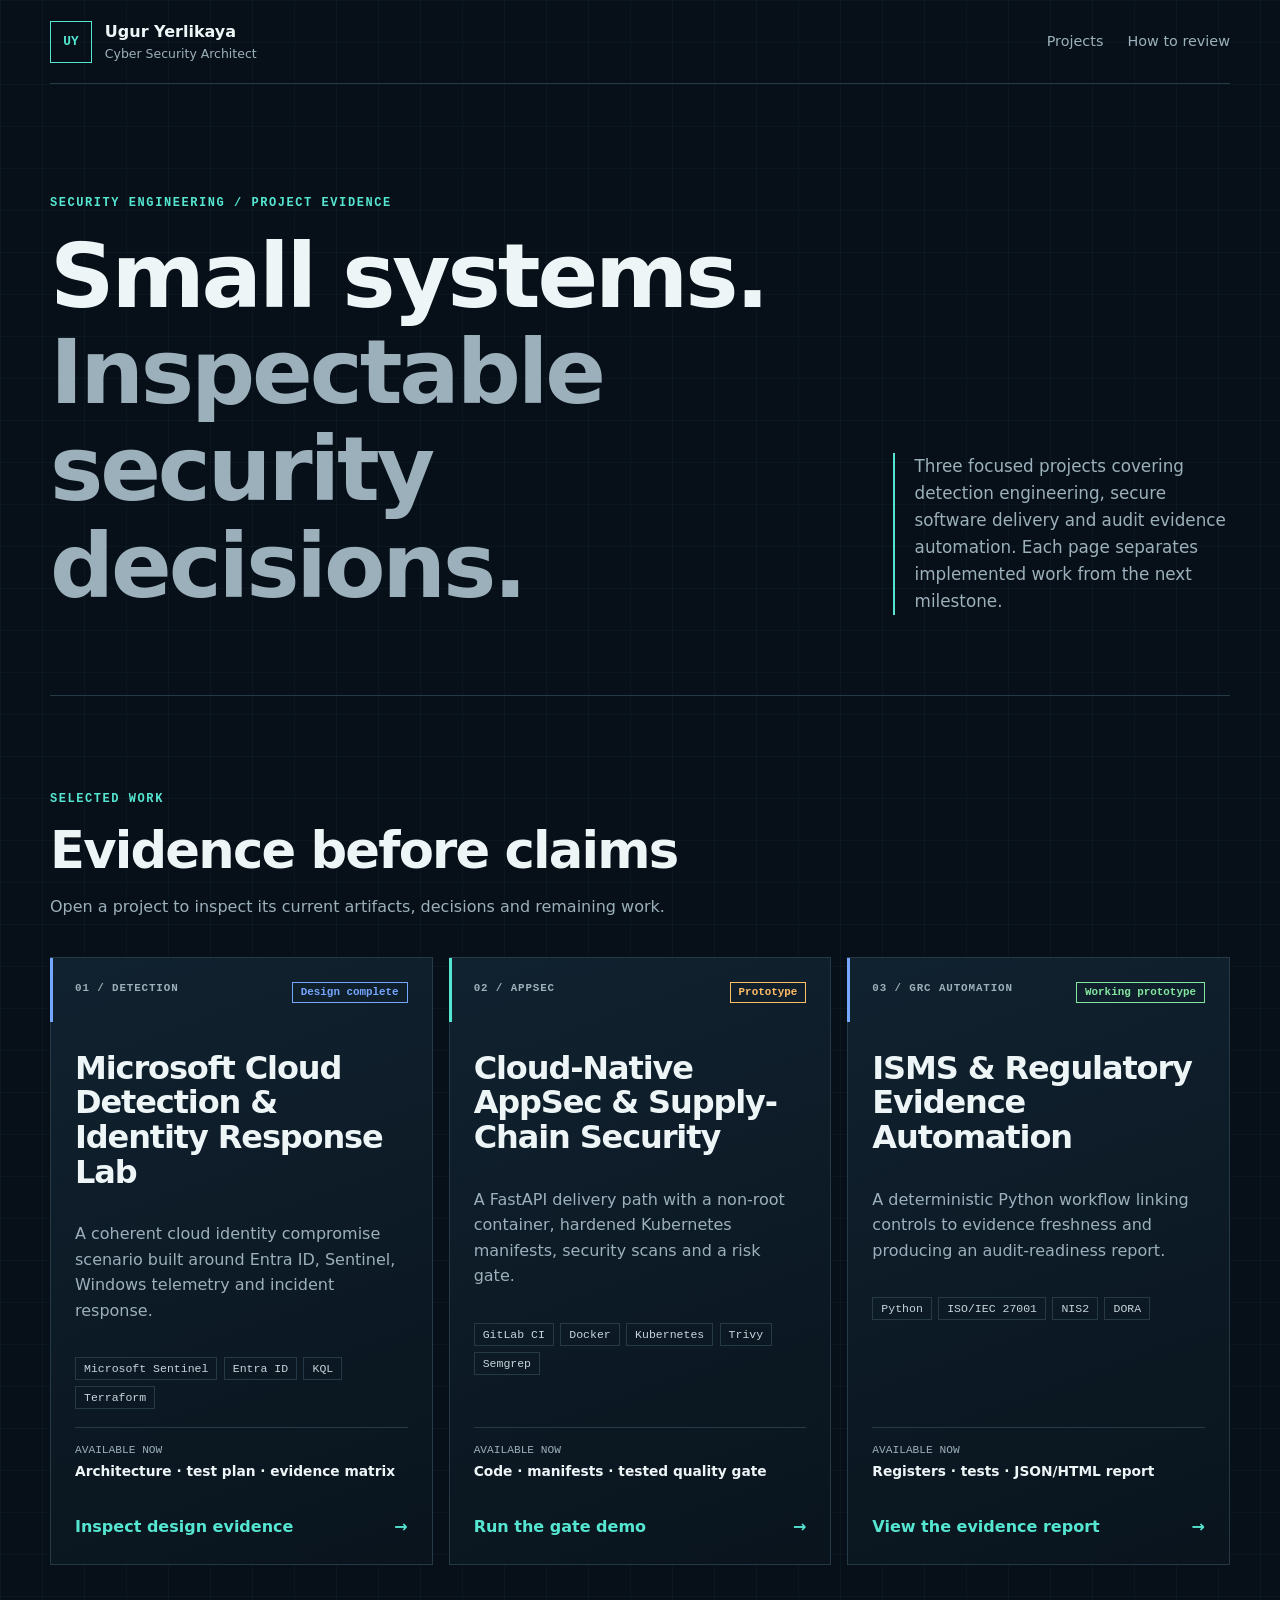
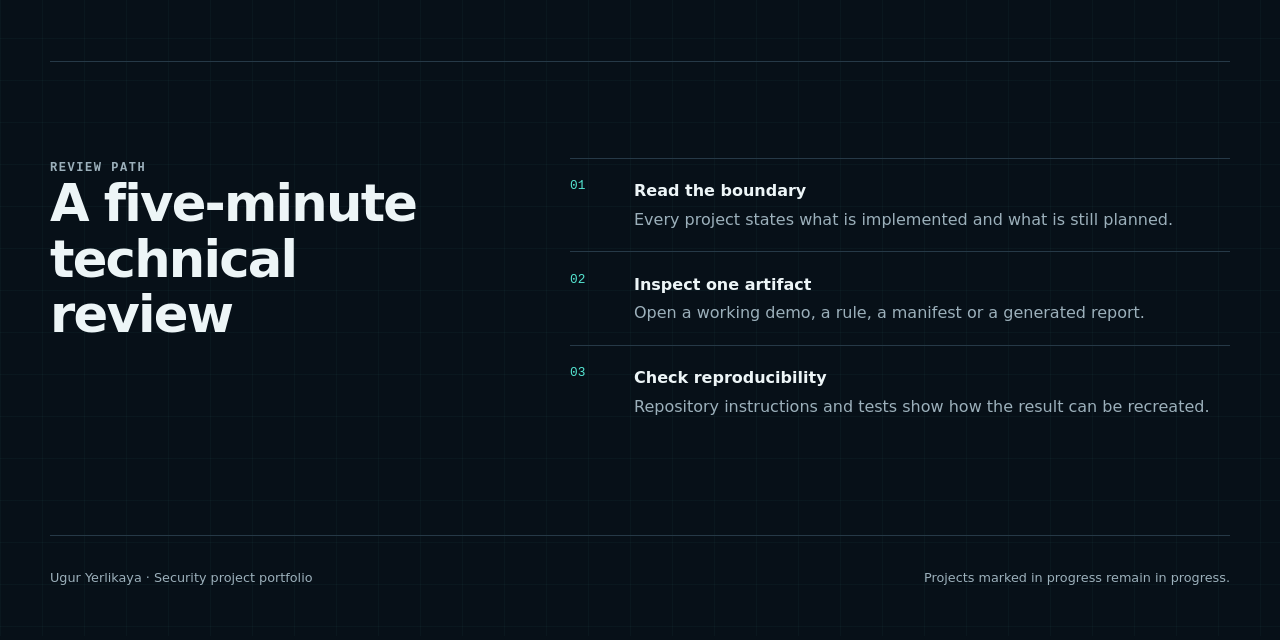
==== index.html @ 2bbfe6a3 "Build security project portfolio" ====
<!doctype html>
<html lang="en">
<head>
  <meta charset="utf-8">
  <meta name="viewport" content="width=device-width, initial-scale=1">
  <meta name="description" content="Cybersecurity engineering projects by Ugur Yerlikaya, with reproducible evidence and honest project status.">
  <title>Ugur Yerlikaya — Security Project Portfolio</title>
  <link rel="stylesheet" href="styles.css">
</head>
<body>
  <header class="site-header">
    <a class="identity" href="#top" aria-label="Portfolio home">
      <span class="identity-mark" aria-hidden="true">UY</span>
      <span><strong>Ugur Yerlikaya</strong><small>Cyber Security Architect</small></span>
    </a>
    <nav aria-label="Primary navigation">
      <a href="#projects">Projects</a>
      <a href="#review">How to review</a>
    </nav>
  </header>

  <main id="top">
    <section class="intro" aria-labelledby="page-title">
      <div>
        <p class="eyebrow">SECURITY ENGINEERING / PROJECT EVIDENCE</p>
        <h1 id="page-title">Small systems.<br><span>Inspectable security decisions.</span></h1>
      </div>
      <p class="intro-copy">Three focused projects covering detection engineering, secure software delivery and audit evidence automation. Each page separates implemented work from the next milestone.</p>
    </section>

    <section class="project-section" id="projects" aria-labelledby="projects-title">
      <div class="section-heading">
        <p class="eyebrow">SELECTED WORK</p>
        <h2 id="projects-title">Evidence before claims</h2>
        <p>Open a project to inspect its current artifacts, decisions and remaining work.</p>
      </div>

      <div class="project-grid">
        <article class="project-card">
          <div class="card-topline"><span>01 / DETECTION</span><span class="status status-design">Design complete</span></div>
          <h3>Microsoft Cloud Detection &amp; Identity Response Lab</h3>
          <p>A coherent cloud identity compromise scenario built around Entra ID, Sentinel, Windows telemetry and incident response.</p>
          <ul class="tag-list" aria-label="Technologies">
            <li>Microsoft Sentinel</li><li>Entra ID</li><li>KQL</li><li>Terraform</li>
          </ul>
          <div class="evidence-row"><span>Available now</span><strong>Architecture · test plan · evidence matrix</strong></div>
          <a class="card-link" href="demos/detection-lab.html">Inspect design evidence <span aria-hidden="true">→</span></a>
        </article>

        <article class="project-card featured">
          <div class="card-topline"><span>02 / APPSEC</span><span class="status status-prototype">Prototype</span></div>
          <h3>Cloud-Native AppSec &amp; Supply-Chain Security</h3>
          <p>A FastAPI delivery path with a non-root container, hardened Kubernetes manifests, security scans and a risk gate.</p>
          <ul class="tag-list" aria-label="Technologies">
            <li>GitLab CI</li><li>Docker</li><li>Kubernetes</li><li>Trivy</li><li>Semgrep</li>
          </ul>
          <div class="evidence-row"><span>Available now</span><strong>Code · manifests · tested quality gate</strong></div>
          <a class="card-link" href="demos/appsec-gate.html">Run the gate demo <span aria-hidden="true">→</span></a>
        </article>

        <article class="project-card">
          <div class="card-topline"><span>03 / GRC AUTOMATION</span><span class="status status-working">Working prototype</span></div>
          <h3>ISMS &amp; Regulatory Evidence Automation</h3>
          <p>A deterministic Python workflow linking controls to evidence freshness and producing an audit-readiness report.</p>
          <ul class="tag-list" aria-label="Technologies">
            <li>Python</li><li>ISO/IEC 27001</li><li>NIS2</li><li>DORA</li>
          </ul>
          <div class="evidence-row"><span>Available now</span><strong>Registers · tests · JSON/HTML report</strong></div>
          <a class="card-link" href="demos/isms-report.html">View the evidence report <span aria-hidden="true">→</span></a>
        </article>
      </div>
    </section>

    <section class="review" id="review" aria-labelledby="review-title">
      <div>
        <p class="eyebrow">REVIEW PATH</p>
        <h2 id="review-title">A five-minute technical review</h2>
      </div>
      <ol>
        <li><span>01</span><div><strong>Read the boundary</strong><p>Every project states what is implemented and what is still planned.</p></div></li>
        <li><span>02</span><div><strong>Inspect one artifact</strong><p>Open a working demo, a rule, a manifest or a generated report.</p></div></li>
        <li><span>03</span><div><strong>Check reproducibility</strong><p>Repository instructions and tests show how the result can be recreated.</p></div></li>
      </ol>
    </section>
  </main>

  <footer><span>Ugur Yerlikaya · Security project portfolio</span><span>Projects marked in progress remain in progress.</span></footer>
</body>
</html>
---- styles.css ----
:root {
  color-scheme: dark;
  --bg: #071018;
  --surface: #0d1923;
  --surface-2: #112230;
  --line: #263947;
  --text: #edf5f7;
  --muted: #9cb0bb;
  --cyan: #55e6d2;
  --blue: #75a7ff;
  --amber: #ffbd66;
  --green: #83e69e;
  --max: 1180px;
}

* { box-sizing: border-box; }
html { scroll-behavior: smooth; }
body {
  margin: 0;
  background:
    linear-gradient(rgba(85,230,210,.035) 1px, transparent 1px),
    linear-gradient(90deg, rgba(85,230,210,.035) 1px, transparent 1px),
    var(--bg);
  background-size: 42px 42px;
  color: var(--text);
  font-family: Inter, ui-sans-serif, system-ui, -apple-system, BlinkMacSystemFont, "Segoe UI", sans-serif;
  font-size: 16px;
  line-height: 1.6;
}

a { color: inherit; }
.site-header {
  width: min(calc(100% - 2rem), var(--max));
  min-height: 84px;
  margin: 0 auto;
  display: flex;
  align-items: center;
  justify-content: space-between;
  border-bottom: 1px solid var(--line);
}
.identity { display: flex; align-items: center; gap: .8rem; text-decoration: none; }
.identity-mark {
  display: grid; place-items: center; width: 42px; height: 42px;
  border: 1px solid var(--cyan); color: var(--cyan); font: 700 .8rem ui-monospace, monospace;
}
.identity strong, .identity small { display: block; }
.identity small { color: var(--muted); font-size: .78rem; }
nav { display: flex; gap: 1.5rem; }
nav a { color: var(--muted); text-decoration: none; font-size: .9rem; }
nav a:hover, nav a:focus-visible { color: var(--cyan); }

main, footer { width: min(calc(100% - 2rem), var(--max)); margin-inline: auto; }
.intro {
  min-height: 500px;
  padding: 7rem 0 5rem;
  display: grid;
  grid-template-columns: minmax(0, 1.5fr) minmax(280px, .65fr);
  gap: 4rem;
  align-items: end;
  border-bottom: 1px solid var(--line);
}
.eyebrow { margin: 0 0 1rem; color: var(--cyan); font: 700 .75rem/1.3 ui-monospace, SFMono-Regular, Consolas, monospace; letter-spacing: .13em; }
h1, h2, h3 { margin-top: 0; line-height: 1.08; letter-spacing: -.035em; }
h1 { margin-bottom: 0; font-size: clamp(3rem, 7vw, 6.7rem); font-weight: 720; }
h1 span { color: var(--muted); }
h2 { margin-bottom: .6rem; font-size: clamp(2rem, 4vw, 3.5rem); }
h3 { margin-bottom: 1rem; font-size: clamp(1.55rem, 2.5vw, 2.1rem); }
.intro-copy { margin: 0; color: var(--muted); font-size: 1.05rem; border-left: 2px solid var(--cyan); padding-left: 1.25rem; }

.project-section { padding: 6rem 0; }
.section-heading { max-width: 700px; margin-bottom: 2.3rem; }
.section-heading > p:last-child { color: var(--muted); }
.project-grid { display: grid; grid-template-columns: repeat(12, 1fr); gap: 1rem; }
.project-card {
  grid-column: span 4;
  min-height: 500px;
  padding: 1.5rem;
  display: flex;
  flex-direction: column;
  background: linear-gradient(160deg, rgba(17,34,48,.98), rgba(9,20,29,.98));
  border: 1px solid var(--line);
  position: relative;
}
.project-card::before { content: ""; position: absolute; left: -1px; top: 0; width: 3px; height: 64px; background: var(--blue); }
.project-card.featured::before { background: var(--cyan); }
.card-topline { display: flex; justify-content: space-between; gap: 1rem; margin-bottom: 3rem; color: var(--muted); font: 700 .68rem ui-monospace, monospace; letter-spacing: .08em; }
.status { padding: .22rem .5rem; border: 1px solid currentColor; white-space: nowrap; letter-spacing: 0; }
.status-design { color: var(--blue); }
.status-prototype { color: var(--amber); }
.status-working { color: var(--green); }
.project-card > p { color: var(--muted); }
.tag-list { display: flex; flex-wrap: wrap; gap: .4rem; padding: 0; margin: 1.1rem 0; list-style: none; }
.tag-list li { border: 1px solid var(--line); padding: .25rem .5rem; color: #c6d5dc; font: .72rem ui-monospace, monospace; }
.evidence-row { margin-top: auto; padding: 1rem 0; border-top: 1px solid var(--line); }
.evidence-row span, .evidence-row strong { display: block; }
.evidence-row span { color: var(--muted); font: .7rem ui-monospace, monospace; text-transform: uppercase; }
.evidence-row strong { margin-top: .25rem; font-size: .86rem; }
.card-link { display: flex; justify-content: space-between; align-items: center; padding-top: 1rem; color: var(--cyan); text-decoration: none; font-weight: 700; }
.card-link:hover span { transform: translateX(4px); }
.card-link span { transition: transform .2s ease; }

.review { display: grid; grid-template-columns: .8fr 1.2fr; gap: 5rem; padding: 6rem 0; border-top: 1px solid var(--line); }
.review ol { padding: 0; margin: 0; list-style: none; }
.review li { display: grid; grid-template-columns: 48px 1fr; gap: 1rem; padding: 1.2rem 0; border-top: 1px solid var(--line); }
.review li > span { color: var(--cyan); font: .8rem ui-monospace, monospace; }
.review p { color: var(--muted); margin: .2rem 0 0; }
footer { display: flex; justify-content: space-between; gap: 2rem; padding: 2rem 0 3rem; border-top: 1px solid var(--line); color: var(--muted); font-size: .8rem; }

.demo-shell { width: min(calc(100% - 2rem), 960px); margin: 0 auto; padding: 2rem 0 5rem; }
.back-link { display: inline-block; margin-bottom: 3rem; color: var(--cyan); text-decoration: none; }
.demo-header { padding-bottom: 2rem; border-bottom: 1px solid var(--line); }
.demo-header h1 { font-size: clamp(2.6rem, 7vw, 5rem); }
.demo-header > p:last-child { max-width: 720px; color: var(--muted); font-size: 1.05rem; }
.panel { margin-top: 1.2rem; padding: 1.4rem; border: 1px solid var(--line); background: rgba(13,25,35,.96); }
.panel h2 { font-size: 1.45rem; }
.notice { border-left: 3px solid var(--amber); }
.metric-grid { display: grid; grid-template-columns: repeat(3, 1fr); gap: .8rem; }
.metric { padding: 1rem; border: 1px solid var(--line); }
.metric span { color: var(--muted); font-size: .8rem; }
.metric strong { display: block; font: 700 2rem ui-monospace, monospace; }
.control-row { display: grid; grid-template-columns: 1.1fr .7fr .7fr; gap: 1rem; padding: 1rem 0; border-top: 1px solid var(--line); align-items: center; }
.control-row:first-child { border-top: 0; }
.control-row select, .control-row label { width: 100%; }
select, button {
  min-height: 44px; border: 1px solid var(--line); background: var(--surface-2); color: var(--text); padding: .6rem .75rem; font: inherit;
}
button { cursor: pointer; border-color: var(--cyan); color: var(--cyan); font-weight: 700; }
button:hover, button:focus-visible { background: var(--cyan); color: var(--bg); }
.result { margin-top: 1rem; padding: 1rem; border: 1px solid var(--line); font-family: ui-monospace, monospace; }
.result.pass { border-color: var(--green); color: var(--green); }
.result.fail { border-color: #ff7a7a; color: #ff9a9a; }
.scenario { display: grid; grid-template-columns: 74px 1fr; gap: 1rem; padding: 1.2rem 0; border-top: 1px solid var(--line); }
.scenario > span { color: var(--cyan); font: 700 .75rem ui-monospace, monospace; }
.scenario p { color: var(--muted); margin: .3rem 0 0; }
.status-table { width: 100%; border-collapse: collapse; }
.status-table th, .status-table td { text-align: left; padding: .8rem; border-bottom: 1px solid var(--line); }
.status-table th { color: var(--muted); font-size: .8rem; }
.pill { display: inline-block; padding: .18rem .45rem; border: 1px solid currentColor; font: .72rem ui-monospace, monospace; }
.effective { color: var(--green); }.expired { color: var(--amber); }.missing { color: #ff8e8e; }

@media (max-width: 900px) {
  .intro, .review { grid-template-columns: 1fr; gap: 2rem; }
  .intro { min-height: auto; padding-top: 5rem; }
  .project-card { grid-column: span 12; min-height: 420px; }
}
@media (max-width: 600px) {
  .site-header { align-items: flex-start; padding: 1rem 0; }
  nav { flex-direction: column; gap: .25rem; text-align: right; }
  .intro { padding: 4rem 0; }
  .project-section, .review { padding: 4rem 0; }
  .control-row { grid-template-columns: 1fr; }
  .metric-grid { grid-template-columns: 1fr; }
  .status-table { font-size: .82rem; }
  footer { flex-direction: column; }
}
@media (prefers-reduced-motion: reduce) { html { scroll-behavior: auto; } * { transition: none !important; } }
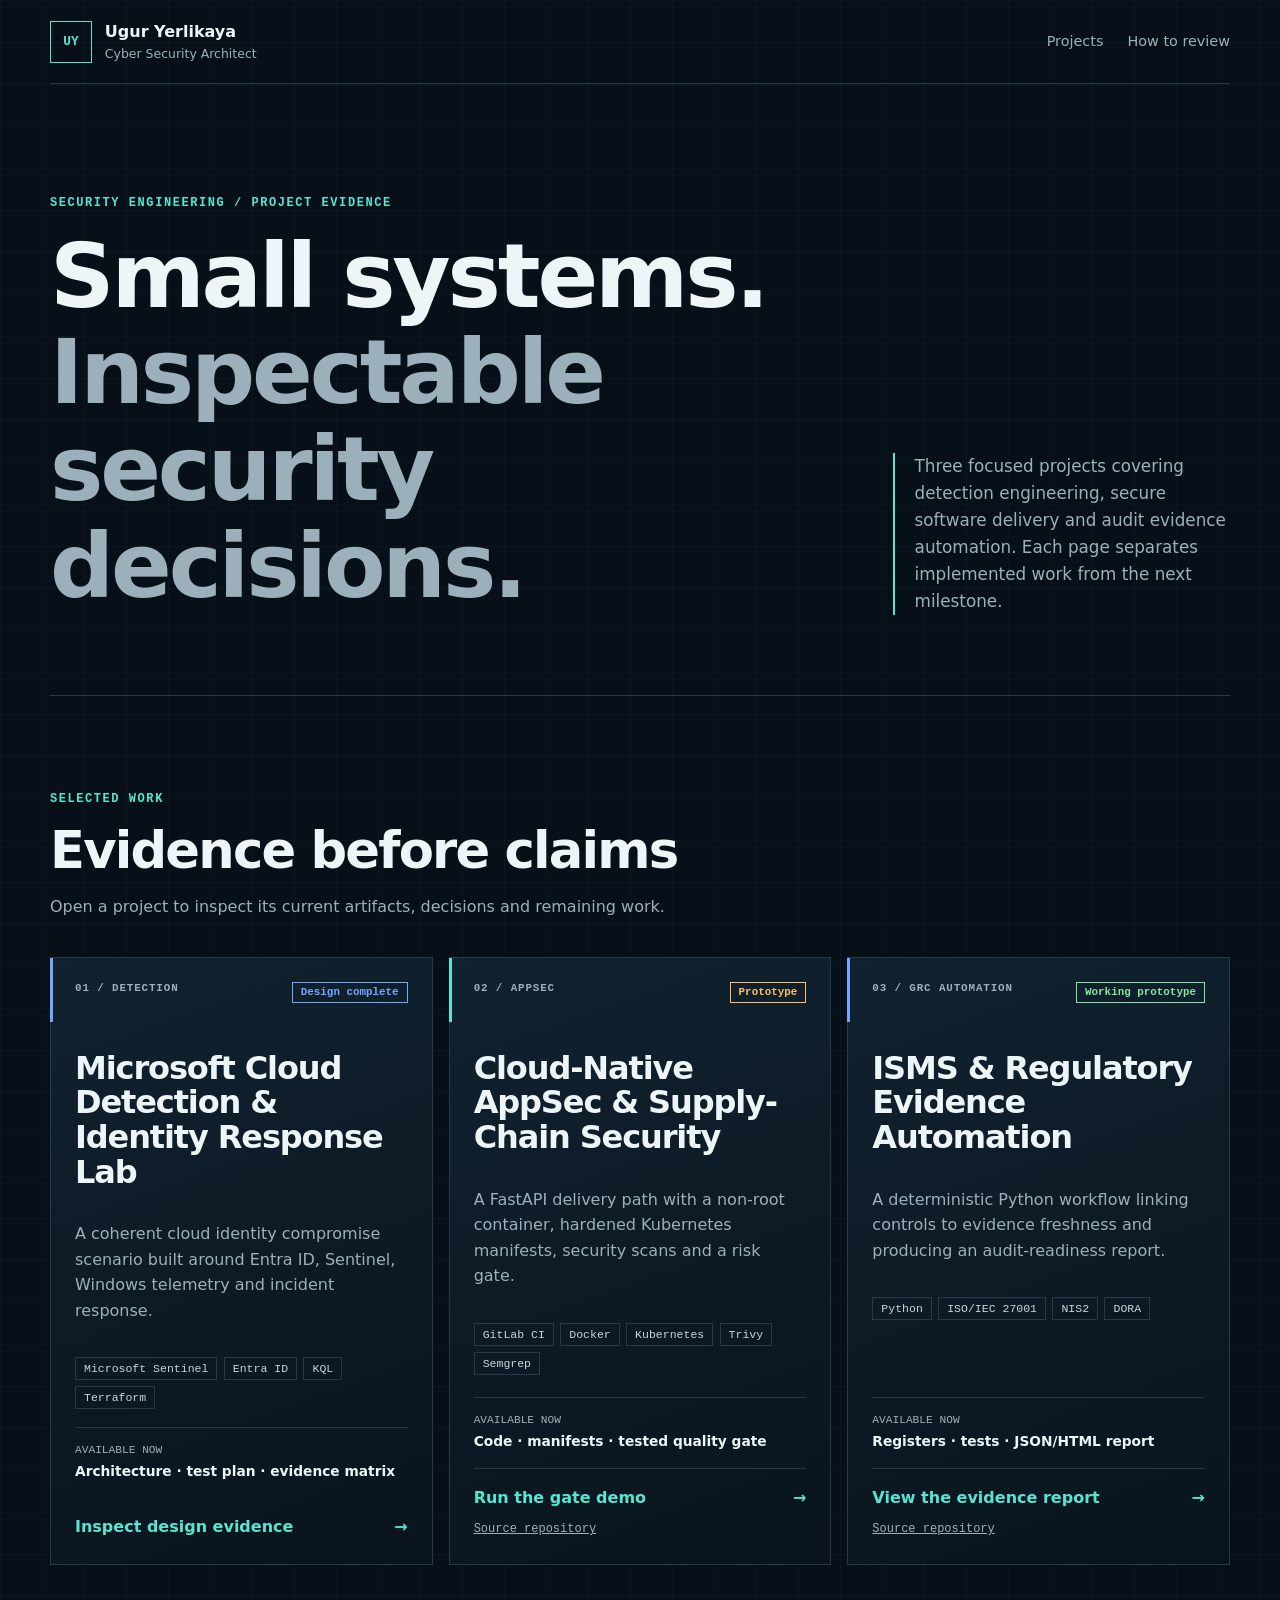
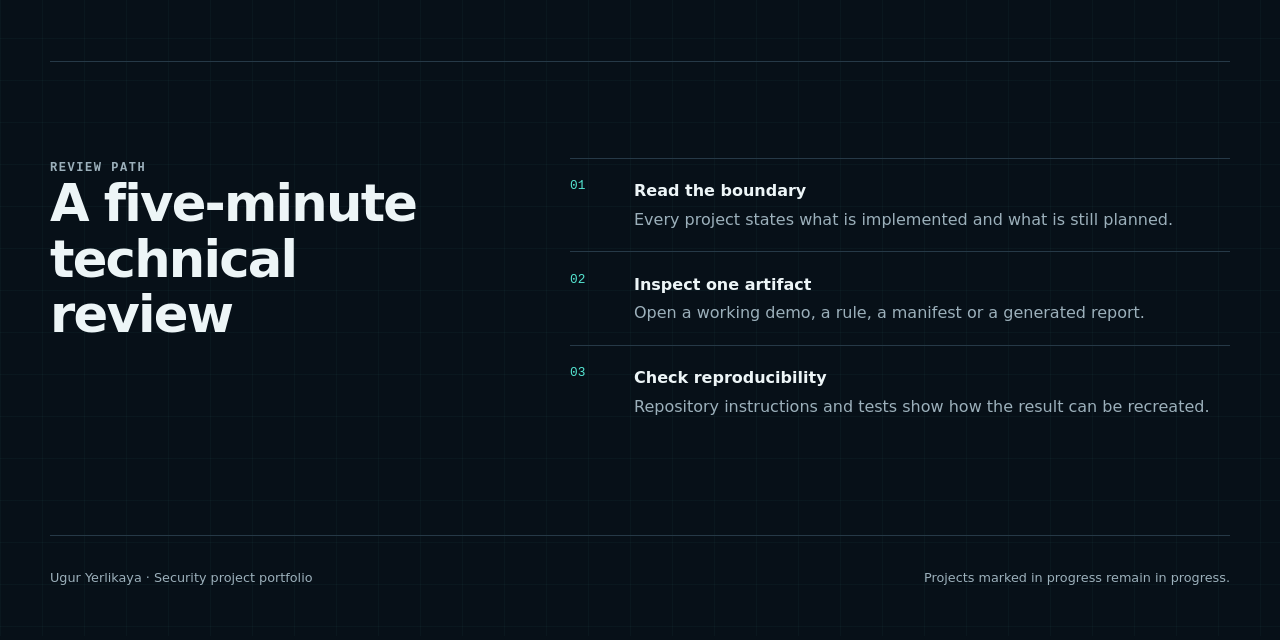
==== commit 4fed2b89: "Link public project sources" ====
--- a/index.html
+++ b/index.html
@@ -55,7 +55,10 @@
             <li>GitLab CI</li><li>Docker</li><li>Kubernetes</li><li>Trivy</li><li>Semgrep</li>
           </ul>
           <div class="evidence-row"><span>Available now</span><strong>Code · manifests · tested quality gate</strong></div>
-          <a class="card-link" href="demos/appsec-gate.html">Run the gate demo <span aria-hidden="true">→</span></a>
+          <div class="card-actions">
+            <a class="card-link" href="demos/appsec-gate.html">Run the gate demo <span aria-hidden="true">→</span></a>
+            <a class="repo-link" href="https://github.com/heissonly/cloud-native-appsec-supply-chain">Source repository</a>
+          </div>
         </article>
 
         <article class="project-card">
@@ -66,7 +69,10 @@
             <li>Python</li><li>ISO/IEC 27001</li><li>NIS2</li><li>DORA</li>
           </ul>
           <div class="evidence-row"><span>Available now</span><strong>Registers · tests · JSON/HTML report</strong></div>
-          <a class="card-link" href="demos/isms-report.html">View the evidence report <span aria-hidden="true">→</span></a>
+          <div class="card-actions">
+            <a class="card-link" href="demos/isms-report.html">View the evidence report <span aria-hidden="true">→</span></a>
+            <a class="repo-link" href="https://github.com/heissonly/isms-regulatory-evidence-automation">Source repository</a>
+          </div>
         </article>
       </div>
     </section>
--- a/styles.css
+++ b/styles.css
@@ -98,6 +98,10 @@
 .card-link { display: flex; justify-content: space-between; align-items: center; padding-top: 1rem; color: var(--cyan); text-decoration: none; font-weight: 700; }
 .card-link:hover span { transform: translateX(4px); }
 .card-link span { transition: transform .2s ease; }
+.card-actions { border-top: 1px solid var(--line); }
+.card-actions .card-link { border-top: 0; }
+.repo-link { display: inline-block; margin-top: .7rem; color: var(--muted); font: .75rem ui-monospace, monospace; }
+.repo-link:hover, .repo-link:focus-visible { color: var(--text); }
 
 .review { display: grid; grid-template-columns: .8fr 1.2fr; gap: 5rem; padding: 6rem 0; border-top: 1px solid var(--line); }
 .review ol { padding: 0; margin: 0; list-style: none; }
@@ -154,4 +158,3 @@
   footer { flex-direction: column; }
 }
 @media (prefers-reduced-motion: reduce) { html { scroll-behavior: auto; } * { transition: none !important; } }
-
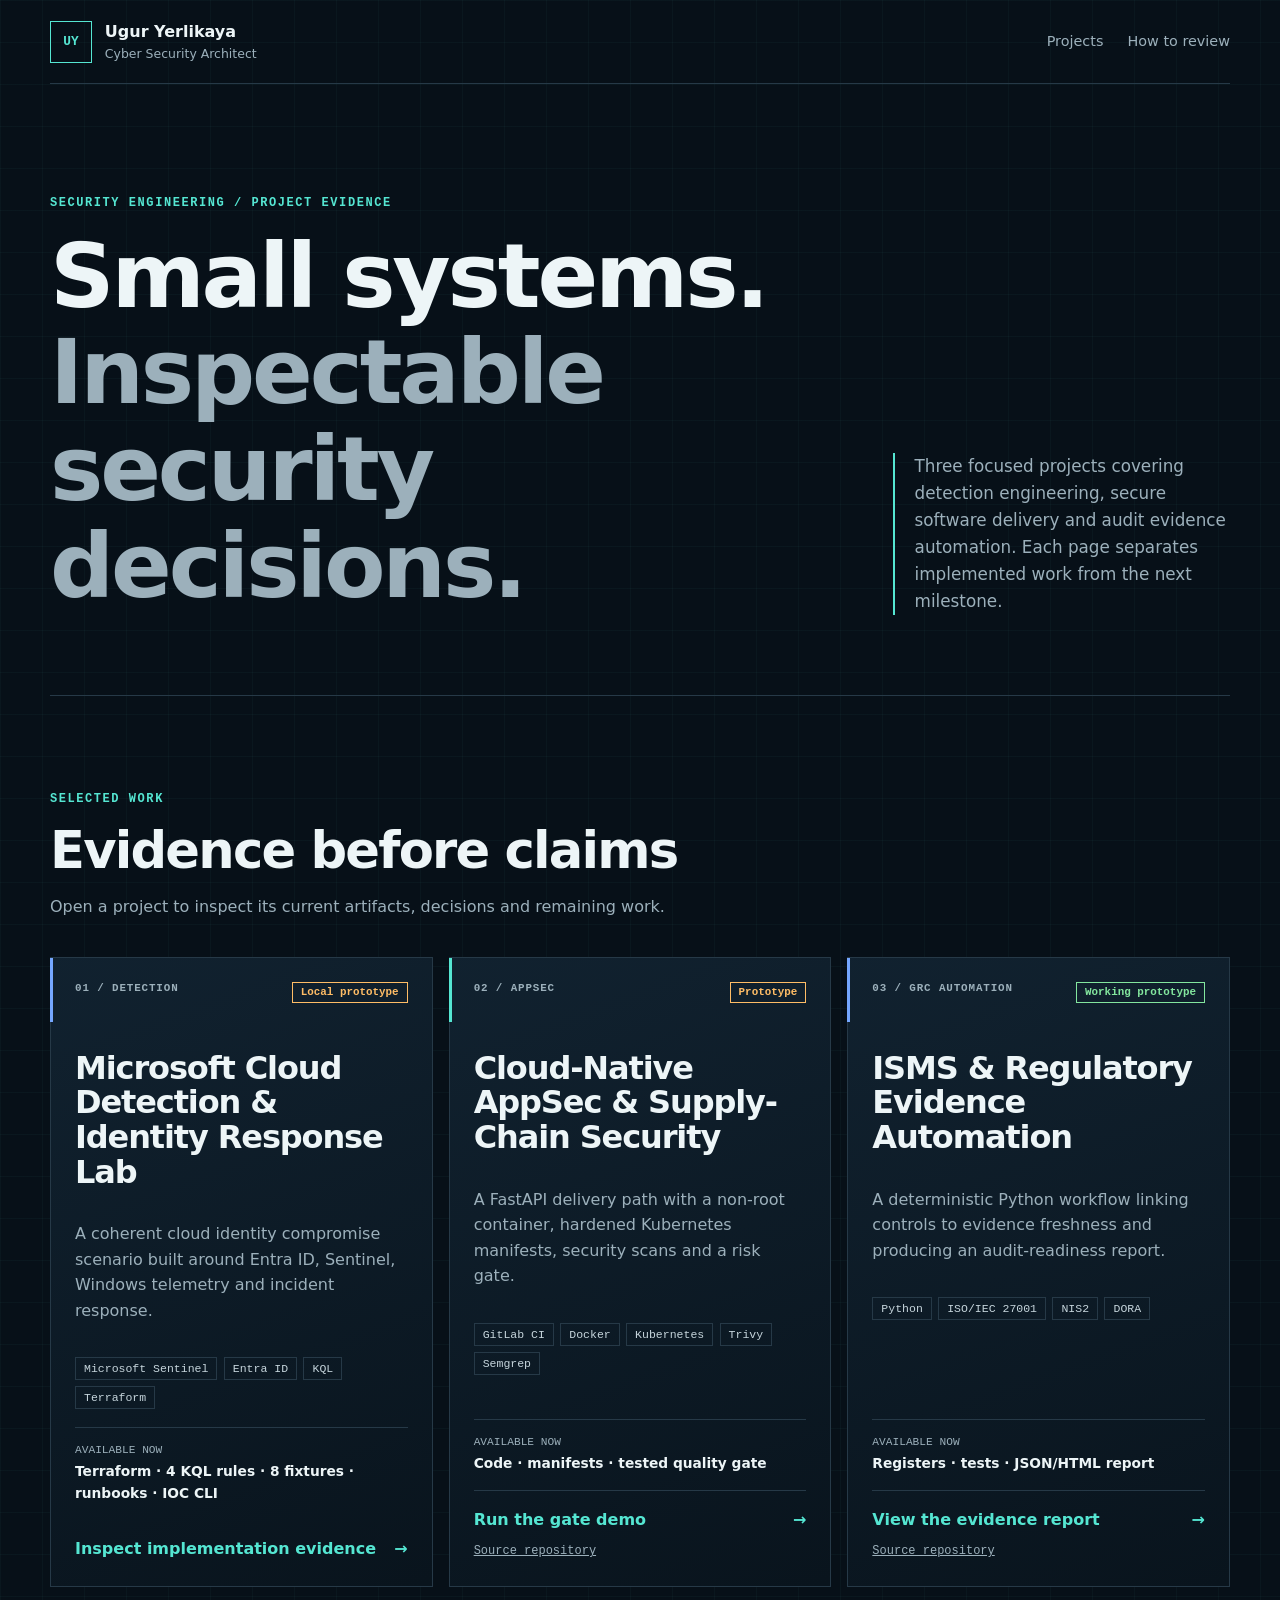
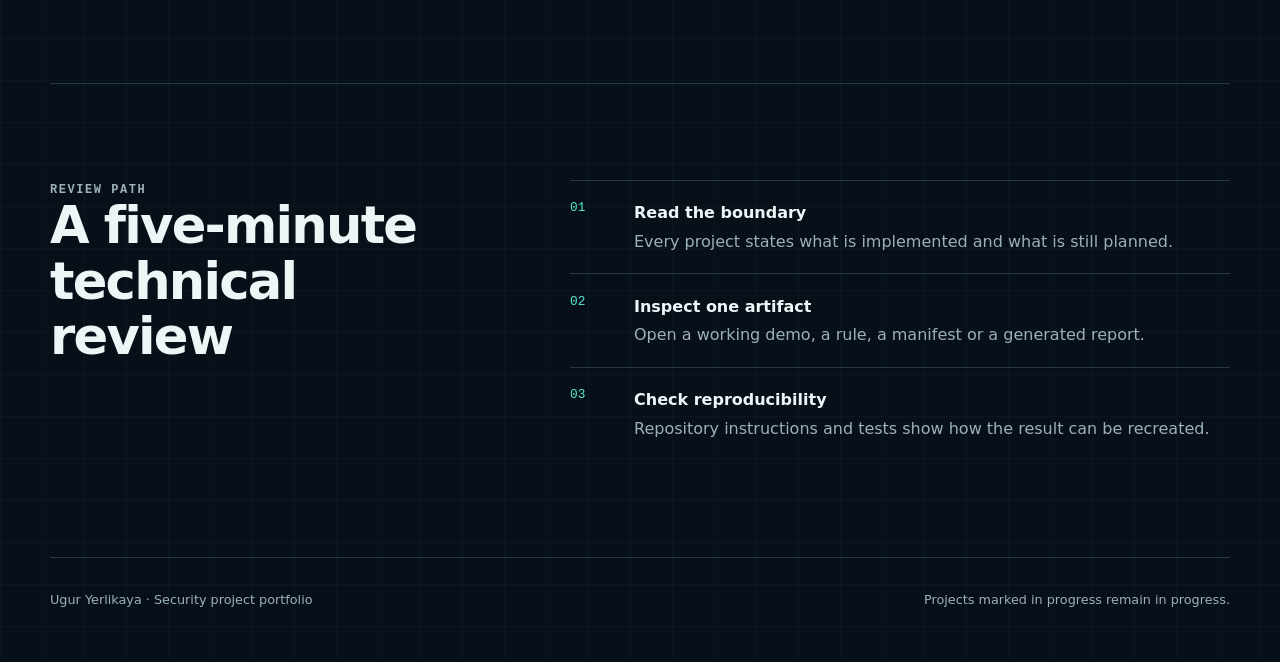
==== commit 51082803: "Show detection lab implementation evidence" ====
--- a/index.html
+++ b/index.html
@@ -4,6 +4,7 @@
   <meta charset="utf-8">
   <meta name="viewport" content="width=device-width, initial-scale=1">
   <meta name="description" content="Cybersecurity engineering projects by Ugur Yerlikaya, with reproducible evidence and honest project status.">
+  <meta name="robots" content="noindex, nofollow">
   <title>Ugur Yerlikaya — Security Project Portfolio</title>
   <link rel="stylesheet" href="styles.css">
 </head>
@@ -37,14 +38,14 @@
 
       <div class="project-grid">
         <article class="project-card">
-          <div class="card-topline"><span>01 / DETECTION</span><span class="status status-design">Design complete</span></div>
+          <div class="card-topline"><span>01 / DETECTION</span><span class="status status-prototype">Local prototype</span></div>
           <h3>Microsoft Cloud Detection &amp; Identity Response Lab</h3>
           <p>A coherent cloud identity compromise scenario built around Entra ID, Sentinel, Windows telemetry and incident response.</p>
           <ul class="tag-list" aria-label="Technologies">
             <li>Microsoft Sentinel</li><li>Entra ID</li><li>KQL</li><li>Terraform</li>
           </ul>
-          <div class="evidence-row"><span>Available now</span><strong>Architecture · test plan · evidence matrix</strong></div>
-          <a class="card-link" href="demos/detection-lab.html">Inspect design evidence <span aria-hidden="true">→</span></a>
+          <div class="evidence-row"><span>Available now</span><strong>Terraform · 4 KQL rules · 8 fixtures · runbooks · IOC CLI</strong></div>
+          <a class="card-link" href="demos/detection-lab.html">Inspect implementation evidence <span aria-hidden="true">→</span></a>
         </article>
 
         <article class="project-card featured">
--- a/styles.css
+++ b/styles.css
@@ -112,6 +112,7 @@
 
 .demo-shell { width: min(calc(100% - 2rem), 960px); margin: 0 auto; padding: 2rem 0 5rem; }
 .back-link { display: inline-block; margin-bottom: 3rem; color: var(--cyan); text-decoration: none; }
+.project-identity { margin: 0 0 3rem; color: var(--cyan); font: 700 .75rem ui-monospace, monospace; letter-spacing: .1em; }
 .demo-header { padding-bottom: 2rem; border-bottom: 1px solid var(--line); }
 .demo-header h1 { font-size: clamp(2.6rem, 7vw, 5rem); }
 .demo-header > p:last-child { max-width: 720px; color: var(--muted); font-size: 1.05rem; }
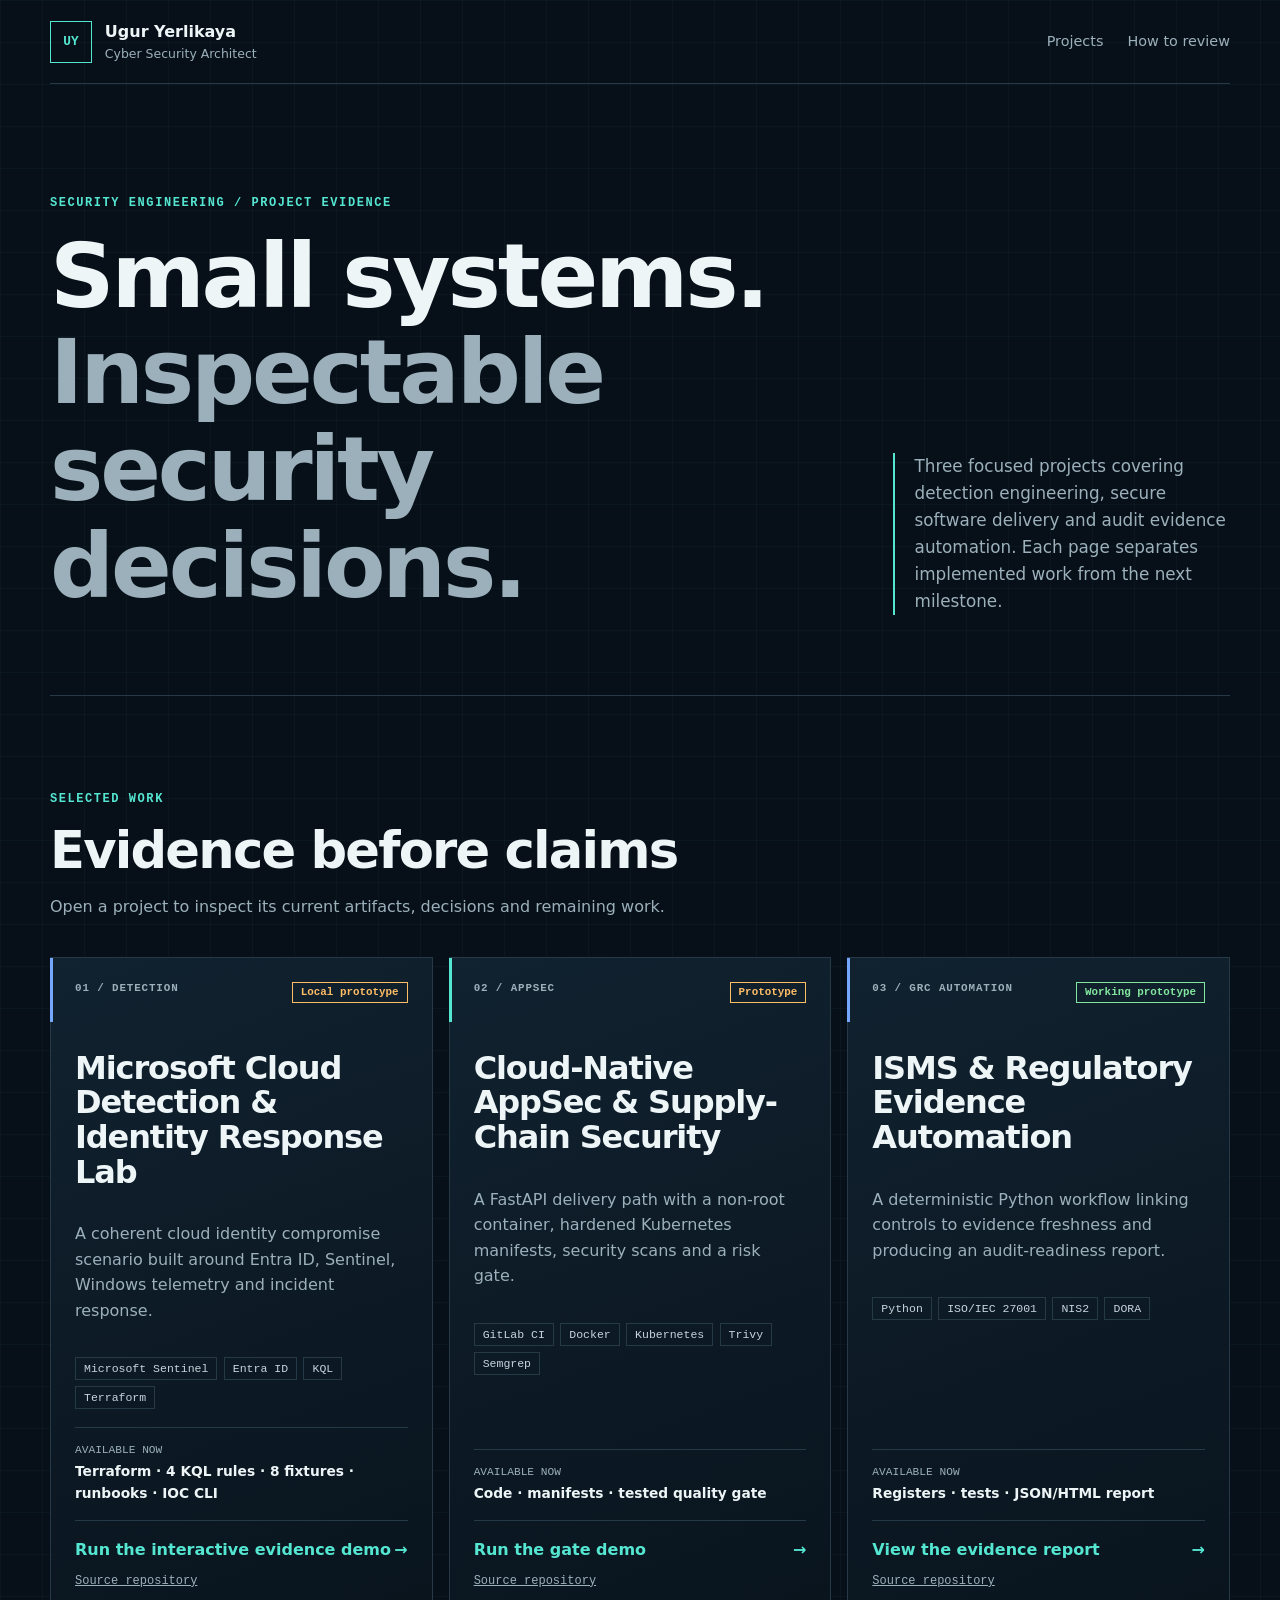
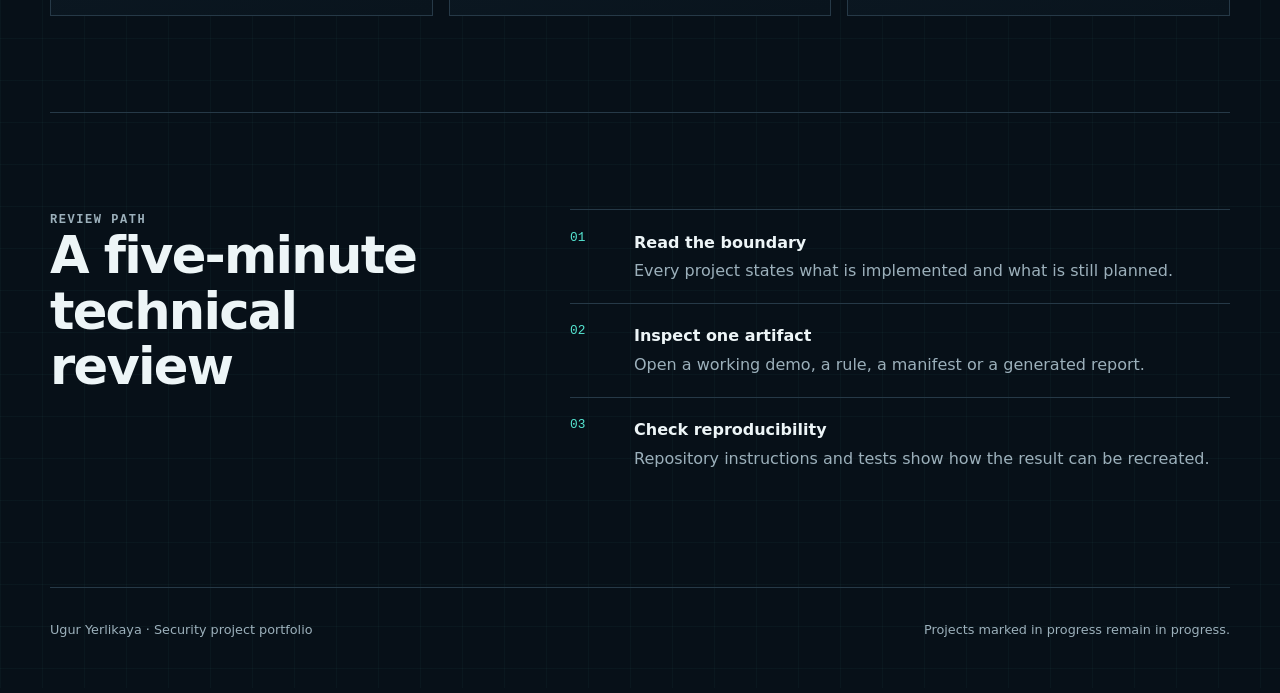
==== commit f1c90907: "Add interactive detection lab evidence dashboard" ====
--- a/index.html
+++ b/index.html
@@ -45,7 +45,10 @@
             <li>Microsoft Sentinel</li><li>Entra ID</li><li>KQL</li><li>Terraform</li>
           </ul>
           <div class="evidence-row"><span>Available now</span><strong>Terraform · 4 KQL rules · 8 fixtures · runbooks · IOC CLI</strong></div>
-          <a class="card-link" href="demos/detection-lab.html">Inspect implementation evidence <span aria-hidden="true">→</span></a>
+          <div class="card-actions">
+            <a class="card-link" href="demos/detection-lab.html">Run the interactive evidence demo <span aria-hidden="true">→</span></a>
+            <a class="repo-link" href="https://github.com/heissonly/microsoft-cloud-detection-identity-lab">Source repository</a>
+          </div>
         </article>
 
         <article class="project-card featured">
--- a/styles.css
+++ b/styles.css
@@ -159,3 +159,87 @@
   footer { flex-direction: column; }
 }
 @media (prefers-reduced-motion: reduce) { html { scroll-behavior: auto; } * { transition: none !important; } }
+
+/* Project 01: interactive detection evidence */
+.detection-page { width: min(calc(100% - 2rem), 1180px); }
+.project-bar { display: flex; justify-content: space-between; align-items: center; gap: 1rem; padding-bottom: 1.5rem; border-bottom: 1px solid var(--line); }
+.project-bar .project-identity { margin: 0; }
+.detection-hero { min-height: 520px; display: flex; align-items: end; padding: 6rem 0 3rem; }
+.detection-hero h1 { max-width: 1000px; }
+.detection-hero > div > p:last-of-type { max-width: 800px; color: var(--muted); font-size: 1.08rem; }
+.hero-actions { display: flex; flex-wrap: wrap; gap: .75rem; margin-top: 2rem; }
+.primary-action, .secondary-action { display: inline-flex; min-height: 46px; align-items: center; justify-content: center; padding: .7rem 1rem; text-decoration: none; font-weight: 750; transition: .2s ease; }
+.primary-action { color: var(--bg); background: var(--cyan); border: 1px solid var(--cyan); }
+.secondary-action { color: var(--text); border: 1px solid var(--line); background: var(--surface); }
+.primary-action:hover, .secondary-action:hover { transform: translateY(-1px); border-color: var(--cyan); }
+.evidence-metrics { margin-top: 1.2rem; grid-template-columns: repeat(4, 1fr); }
+.metric small { display: block; color: var(--muted); font-size: .72rem; }
+.boundary-card { display: grid; grid-template-columns: 190px 1fr; gap: 2rem; align-items: start; border-left: 3px solid var(--amber); }
+.boundary-card > div { display: flex; align-items: center; gap: .6rem; }
+.boundary-card p { margin: 0; color: var(--muted); }
+.signal-dot { width: 9px; height: 9px; border-radius: 50%; background: var(--amber); box-shadow: 0 0 16px var(--amber); }
+.section-kicker { display: block; margin-bottom: .8rem; color: var(--cyan); font: 700 .7rem/1.3 ui-monospace, monospace; letter-spacing: .12em; }
+.section-intro { display: flex; justify-content: space-between; gap: 2rem; align-items: start; margin-bottom: 1.5rem; }
+.section-intro p { max-width: 720px; margin: 0; color: var(--muted); }
+.legend { display: flex; gap: .9rem; color: var(--muted); font: .68rem ui-monospace, monospace; white-space: nowrap; }
+.legend span { display: flex; gap: .35rem; align-items: center; }
+.legend i { display: inline-block; width: 8px; height: 8px; border-radius: 50%; }
+.legend-identity { background: var(--blue); }.legend-endpoint { background: var(--cyan); }.legend-control { background: var(--amber); }
+.architecture-canvas { overflow-x: auto; border: 1px solid var(--line); background: #08131c; }
+.architecture-canvas svg { display: block; min-width: 920px; width: 100%; height: auto; }
+.arch-node rect { fill: url(#nodeFill); stroke: var(--line); stroke-width: 2; }
+.identity-node rect { stroke: var(--blue); }.endpoint-node rect { stroke: var(--cyan); }.response-node rect { stroke: var(--amber); }
+.arch-label { fill: #86a0ae; font: 700 10px ui-monospace, monospace; letter-spacing: 1px; }
+.arch-title { fill: var(--text); font: 700 14px Inter, sans-serif; }.arch-detail { fill: var(--muted); font: 11px Inter, sans-serif; }
+.cost-rail rect { fill: rgba(255,189,102,.04); stroke: rgba(255,189,102,.65); stroke-dasharray: 5 5; }
+.simulation-label { padding: .35rem .55rem; color: var(--amber); border: 1px solid currentColor; font: .67rem ui-monospace, monospace; white-space: nowrap; }
+.console-layout { display: grid; grid-template-columns: 230px minmax(0, 1fr); border: 1px solid var(--line); background: #08131c; }
+.rule-selector { border-right: 1px solid var(--line); padding: .6rem; }
+.rule-button { width: 100%; min-height: 76px; display: grid; grid-template-columns: 38px 1fr; grid-template-rows: 1fr 1fr; gap: 0 .4rem; text-align: left; border: 0; border-left: 2px solid transparent; color: var(--muted); background: transparent; }
+.rule-button > span { grid-row: 1 / 3; align-self: center; color: var(--cyan); font: 700 .72rem ui-monospace, monospace; }
+.rule-button strong { color: var(--text); align-self: end; font-size: .84rem; }.rule-button small { align-self: start; font: .66rem ui-monospace, monospace; }
+.rule-button:hover, .rule-button:focus-visible, .rule-button.active { color: var(--muted); background: var(--surface-2); border-left-color: var(--cyan); }
+.console-main { min-width: 0; padding: 1rem; }
+.console-toolbar { display: flex; justify-content: space-between; gap: 1rem; align-items: center; }
+.fixture-switch { display: flex; padding: 3px; border: 1px solid var(--line); }
+.fixture-button { min-height: 36px; border: 0; color: var(--muted); background: transparent; font-size: .78rem; }
+.fixture-button.active, .fixture-button:hover { color: var(--text); background: #1a3040; }
+.run-button { min-height: 40px; }.run-button:disabled { opacity: .6; cursor: wait; }
+.rule-context { display: grid; grid-template-columns: repeat(3, 1fr); gap: 1px; margin-top: 1rem; background: var(--line); border: 1px solid var(--line); }
+.rule-context > div { padding: .8rem; background: var(--surface); }
+.rule-context span, .rule-context strong { display: block; }.rule-context span { color: var(--muted); font: .62rem ui-monospace, monospace; }.rule-context strong { margin-top: .25rem; font-size: .8rem; }
+.event-window { margin-top: 1rem; border: 1px solid var(--line); }
+.window-title { display: flex; justify-content: space-between; padding: .45rem .7rem; color: var(--muted); background: var(--surface-2); font: .66rem ui-monospace, monospace; }
+.table-scroll { overflow-x: auto; }
+.event-table { width: 100%; border-collapse: collapse; font: .72rem ui-monospace, monospace; }
+.event-table th, .event-table td { padding: .55rem .7rem; text-align: left; border-top: 1px solid var(--line); overflow-wrap: anywhere; }
+.event-table th { color: var(--muted); text-transform: uppercase; }.event-table td { color: #cfdee4; }
+.detection-result { margin-top: 1rem; padding: 1rem; border: 1px solid var(--line); background: var(--surface); transition: border-color .2s ease; }
+.detection-result p { margin: .6rem 0 0; color: var(--muted); }
+.result-state { display: flex; gap: .8rem; align-items: center; }.result-state > div { flex: 1; }.result-state small, .result-state strong { display: block; }.result-state small { color: var(--muted); font: .62rem ui-monospace, monospace; }
+.result-icon { display: grid; place-items: center; width: 34px; height: 34px; border: 1px solid currentColor; border-radius: 50%; color: var(--muted); font-weight: 800; }
+.detection-result.running { border-color: var(--blue); }.detection-result.alert { border-color: #ff8e8e; }.detection-result.clean { border-color: var(--green); }
+.alert .result-icon { color: #ff8e8e; }.clean .result-icon { color: var(--green); }
+.test-match { padding: .25rem .45rem; color: var(--green); border: 1px solid currentColor; font: .62rem ui-monospace, monospace; }
+.query-drawer { margin-top: 1rem; border-top: 1px solid var(--line); }.query-drawer summary { padding: .9rem 0 0; cursor: pointer; color: var(--cyan); font-size: .8rem; }.query-drawer pre { overflow-x: auto; padding: 1rem; background: #050c12; color: #cfe9e4; font-size: .74rem; }
+.incident-timeline { list-style: none; padding: 0; margin: 0; border-top: 1px solid var(--line); }
+.incident-timeline li { display: grid; grid-template-columns: 50px 1fr auto; gap: 1.2rem; padding: 1.35rem 0; border-bottom: 1px solid var(--line); align-items: start; }
+.timeline-marker { display: grid; place-items: center; width: 38px; height: 38px; border: 1px solid var(--cyan); color: var(--cyan); font: 700 .7rem ui-monospace, monospace; }
+.incident-timeline small { color: var(--cyan); font: .65rem ui-monospace, monospace; }.incident-timeline h3 { margin: .3rem 0; font-size: 1rem; letter-spacing: 0; }.incident-timeline p { margin: 0; color: var(--muted); }
+.timeline-state { padding: .2rem .45rem; color: var(--blue); border: 1px solid currentColor; font: .62rem ui-monospace, monospace; }.timeline-state.priority { color: var(--amber); }
+.project-evidence-grid { display: grid; grid-template-columns: repeat(2, 1fr); gap: 1.2rem; margin-top: 1.2rem; }.project-evidence-grid .panel { margin: 0; }.evidence-card h2 { font-size: 1.45rem; }.evidence-card p, .evidence-card li { color: var(--muted); }.evidence-card ul { padding-left: 1.1rem; margin-bottom: 0; }
+.evidence-status h2 { font-size: 1.7rem; }.evidence-status code { color: var(--cyan); }
+.project-footer { width: 100%; align-items: center; }.project-footer p { margin: .2rem 0 0; }
+
+@media (max-width: 800px) {
+  .evidence-metrics { grid-template-columns: repeat(2, 1fr); }
+  .boundary-card, .console-layout { grid-template-columns: 1fr; }
+  .rule-selector { display: grid; grid-template-columns: repeat(2, 1fr); border-right: 0; border-bottom: 1px solid var(--line); }
+  .section-intro { display: block; }.legend, .simulation-label { display: inline-flex; margin-top: 1rem; }
+  .project-evidence-grid { grid-template-columns: 1fr; }
+}
+@media (max-width: 560px) {
+  .detection-hero { min-height: auto; padding-top: 4rem; }.detection-hero h1 { font-size: 2.65rem; }
+  .evidence-metrics, .rule-context { grid-template-columns: 1fr; }.console-toolbar { align-items: stretch; flex-direction: column; }.fixture-switch, .run-button { width: 100%; }.fixture-button { flex: 1; }
+  .incident-timeline li { grid-template-columns: 42px 1fr; }.timeline-state { grid-column: 2; justify-self: start; }.project-bar { align-items: flex-start; flex-direction: column; }
+}
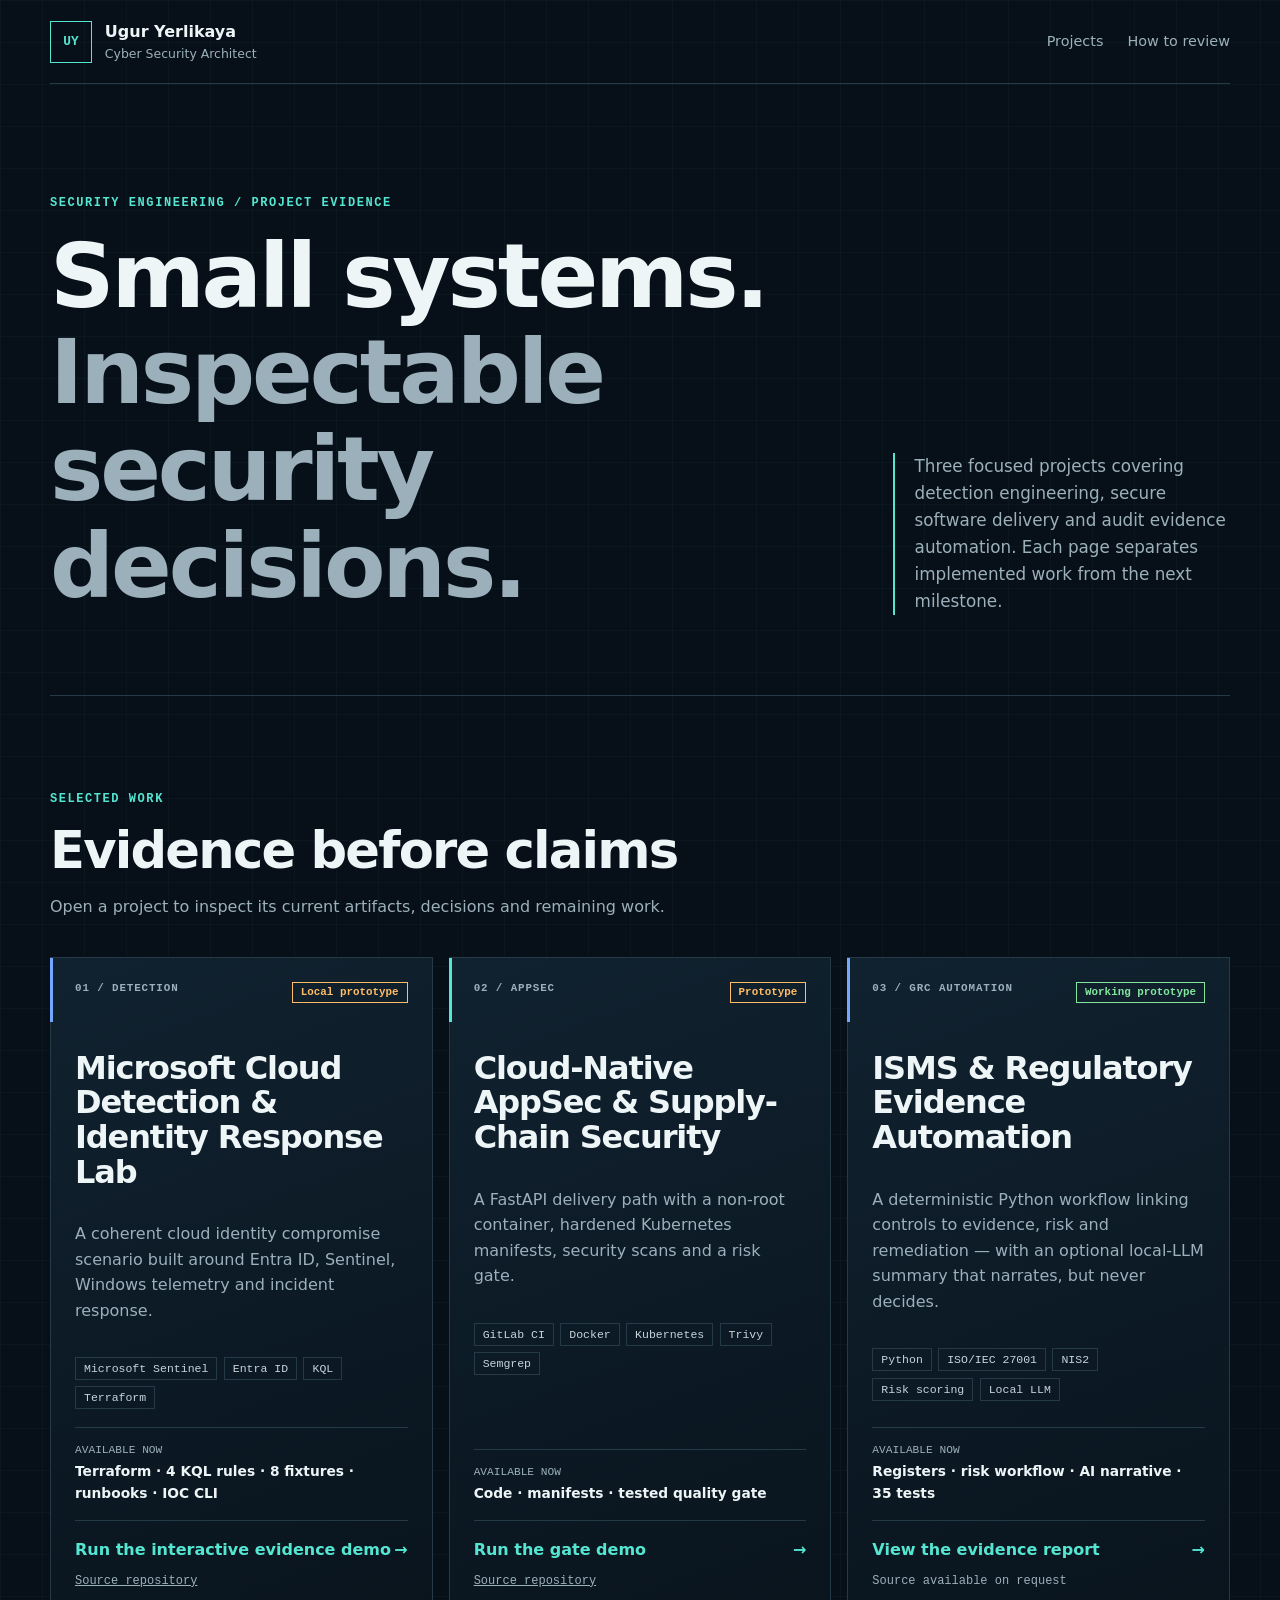
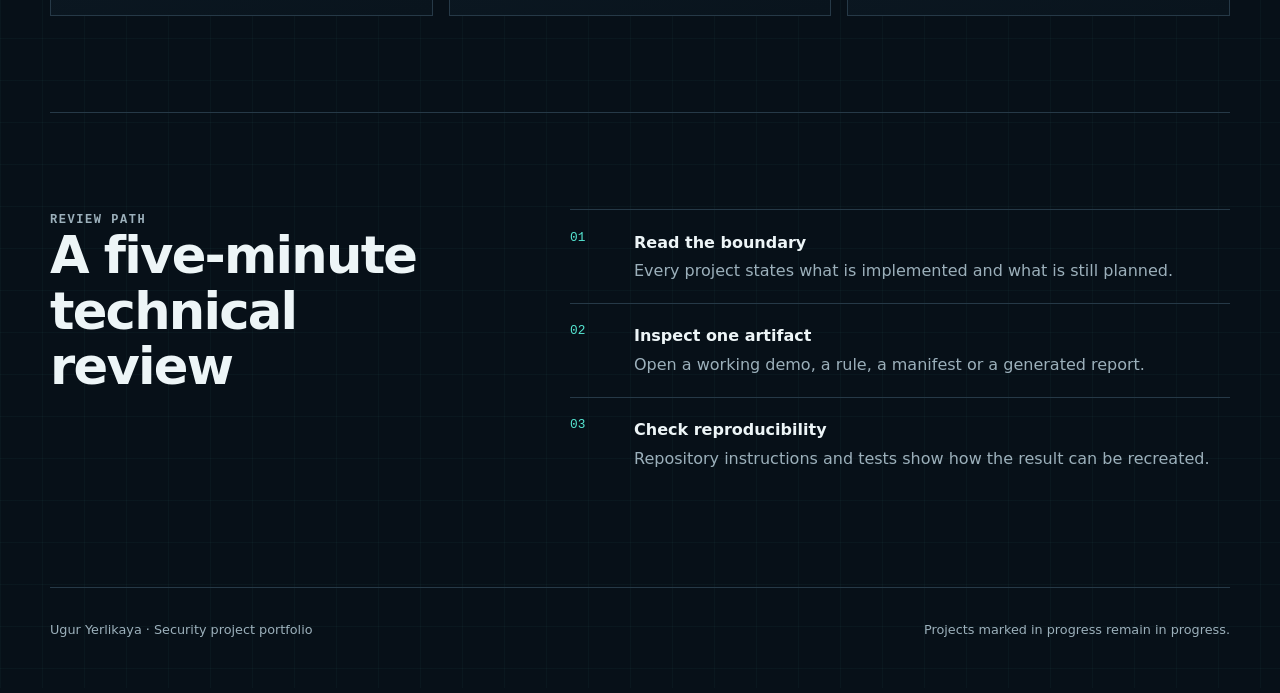
==== commit 2c9b57d1: "Update ISMS demo with risk register, remediation and AI narrative Reflects the isms-regulatory-evide" ====
--- a/index.html
+++ b/index.html
@@ -68,14 +68,14 @@
         <article class="project-card">
           <div class="card-topline"><span>03 / GRC AUTOMATION</span><span class="status status-working">Working prototype</span></div>
           <h3>ISMS &amp; Regulatory Evidence Automation</h3>
-          <p>A deterministic Python workflow linking controls to evidence freshness and producing an audit-readiness report.</p>
+          <p>A deterministic Python workflow linking controls to evidence, risk and remediation &mdash; with an optional local-LLM summary that narrates, but never decides.</p>
           <ul class="tag-list" aria-label="Technologies">
-            <li>Python</li><li>ISO/IEC 27001</li><li>NIS2</li><li>DORA</li>
+            <li>Python</li><li>ISO/IEC 27001</li><li>NIS2</li><li>Risk scoring</li><li>Local LLM</li>
           </ul>
-          <div class="evidence-row"><span>Available now</span><strong>Registers · tests · JSON/HTML report</strong></div>
+          <div class="evidence-row"><span>Available now</span><strong>Registers · risk workflow · AI narrative · 35 tests</strong></div>
           <div class="card-actions">
             <a class="card-link" href="demos/isms-report.html">View the evidence report <span aria-hidden="true">→</span></a>
-            <a class="repo-link" href="https://github.com/heissonly/isms-regulatory-evidence-automation">Source repository</a>
+            <span class="repo-link">Source available on request</span>
           </div>
         </article>
       </div>
--- a/styles.css
+++ b/styles.css
@@ -243,3 +243,11 @@
   .evidence-metrics, .rule-context { grid-template-columns: 1fr; }.console-toolbar { align-items: stretch; flex-direction: column; }.fixture-switch, .run-button { width: 100%; }.fixture-button { flex: 1; }
   .incident-timeline li { grid-template-columns: 42px 1fr; }.timeline-state { grid-column: 2; justify-self: start; }.project-bar { align-items: flex-start; flex-direction: column; }
 }
+
+/* Project 03: risk register, remediation and AI-narrative panels */
+.risk-critical { color: #ff8e8e; }.risk-high { color: var(--amber); }.risk-medium { color: var(--blue); }.risk-low { color: var(--green); }
+.pill.overdue { color: #ff8e8e; }.pill.due-soon { color: var(--amber); }.pill.on-track { color: var(--green); }
+.pill.open { color: var(--amber); }.pill.closed { color: var(--green); }
+.narrative-text { margin: 0; font-size: 1rem; line-height: 1.7; }
+.narrative-meta { display: flex; flex-wrap: wrap; gap: .6rem; margin-top: .9rem; color: var(--muted); font: .72rem ui-monospace, monospace; }
+.narrative-meta span { padding: .18rem .45rem; border: 1px solid var(--line); }
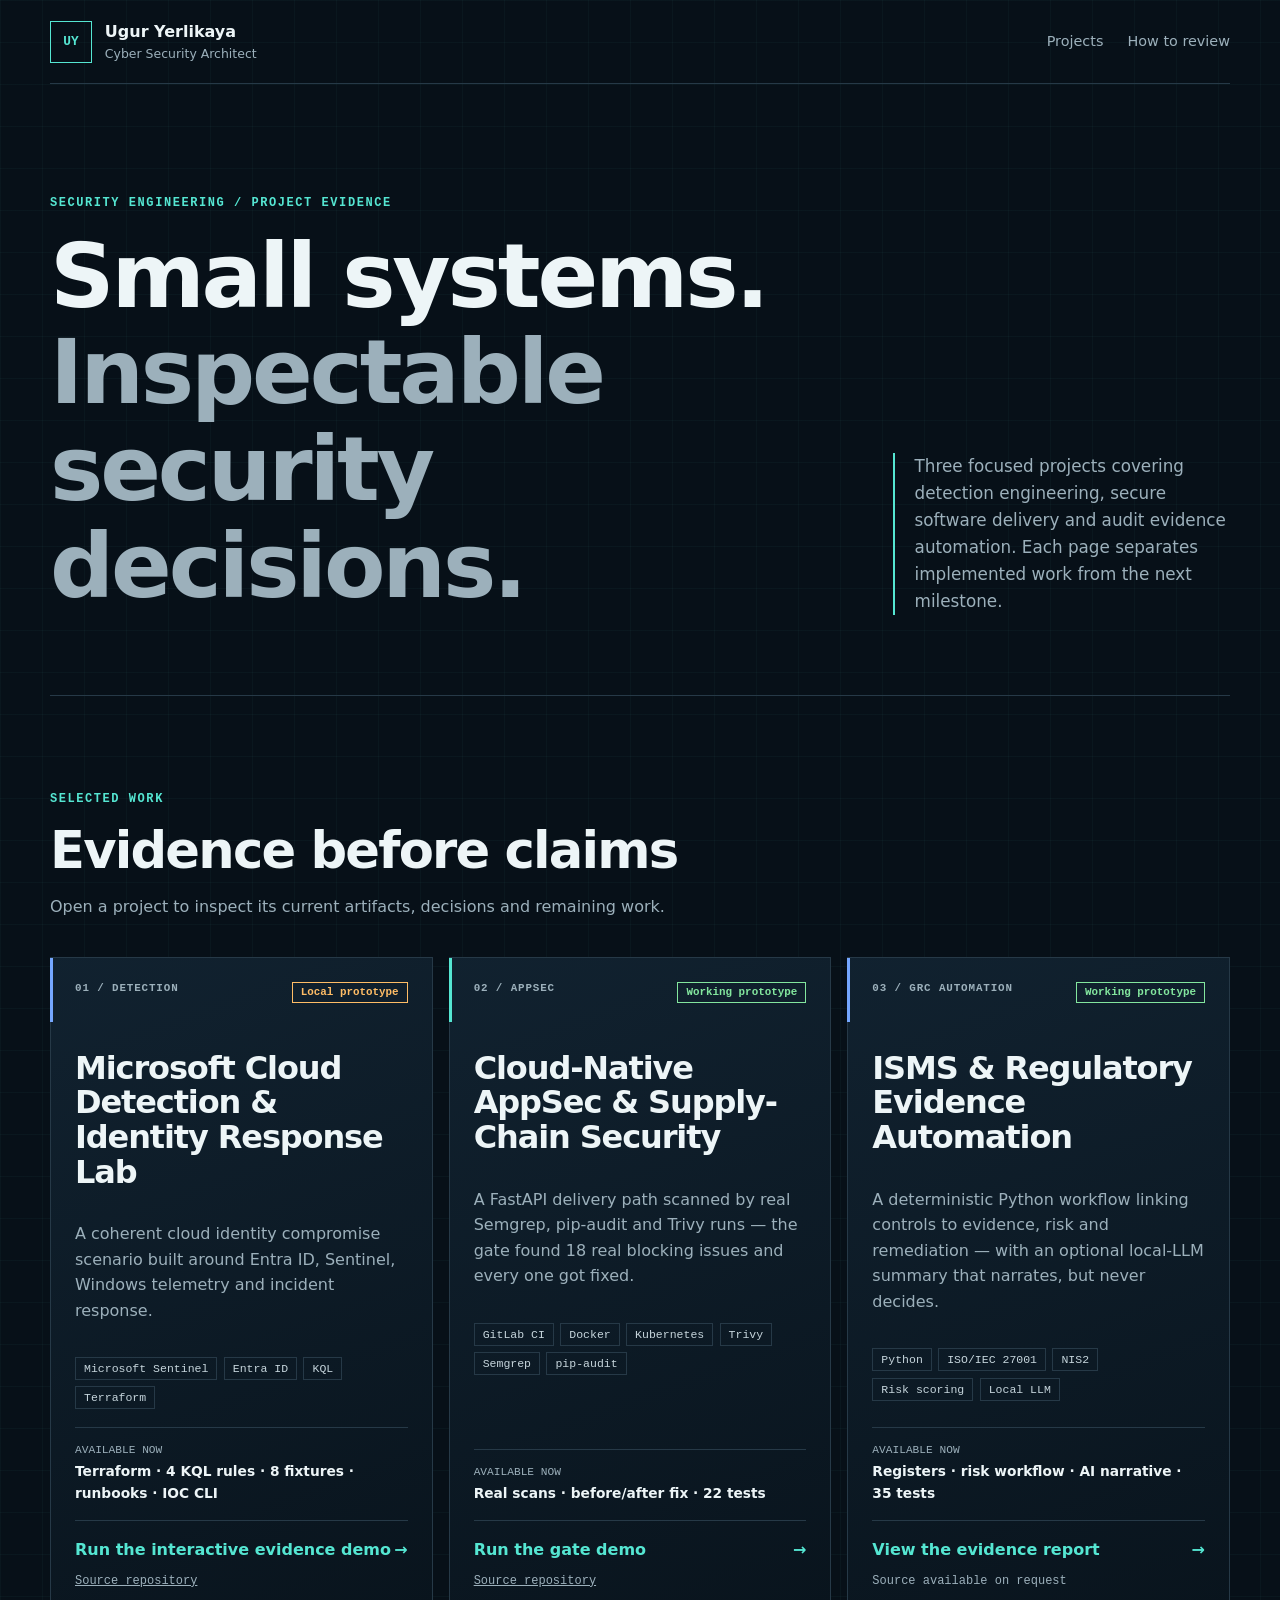
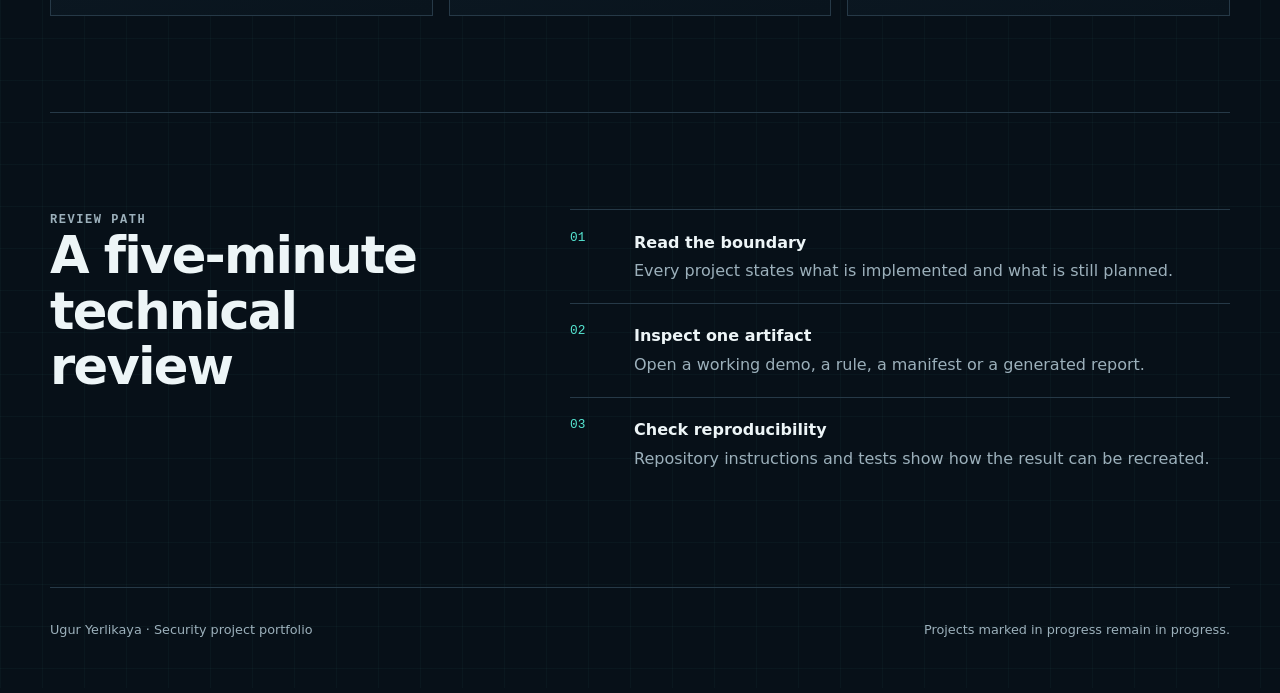
==== commit a3c230eb: "Update AppSec demo with real before/after scan evidence Reflects the cloud-native-appsec-supply-chai" ====
--- a/index.html
+++ b/index.html
@@ -52,13 +52,13 @@
         </article>
 
         <article class="project-card featured">
-          <div class="card-topline"><span>02 / APPSEC</span><span class="status status-prototype">Prototype</span></div>
+          <div class="card-topline"><span>02 / APPSEC</span><span class="status status-working">Working prototype</span></div>
           <h3>Cloud-Native AppSec &amp; Supply-Chain Security</h3>
-          <p>A FastAPI delivery path with a non-root container, hardened Kubernetes manifests, security scans and a risk gate.</p>
+          <p>A FastAPI delivery path scanned by real Semgrep, pip-audit and Trivy runs &mdash; the gate found 18 real blocking issues and every one got fixed.</p>
           <ul class="tag-list" aria-label="Technologies">
-            <li>GitLab CI</li><li>Docker</li><li>Kubernetes</li><li>Trivy</li><li>Semgrep</li>
+            <li>GitLab CI</li><li>Docker</li><li>Kubernetes</li><li>Trivy</li><li>Semgrep</li><li>pip-audit</li>
           </ul>
-          <div class="evidence-row"><span>Available now</span><strong>Code · manifests · tested quality gate</strong></div>
+          <div class="evidence-row"><span>Available now</span><strong>Real scans · before/after fix · 22 tests</strong></div>
           <div class="card-actions">
             <a class="card-link" href="demos/appsec-gate.html">Run the gate demo <span aria-hidden="true">→</span></a>
             <a class="repo-link" href="https://github.com/heissonly/cloud-native-appsec-supply-chain">Source repository</a>
--- a/styles.css
+++ b/styles.css
@@ -123,7 +123,7 @@
 .metric { padding: 1rem; border: 1px solid var(--line); }
 .metric span { color: var(--muted); font-size: .8rem; }
 .metric strong { display: block; font: 700 2rem ui-monospace, monospace; }
-.control-row { display: grid; grid-template-columns: 1.1fr .7fr .7fr; gap: 1rem; padding: 1rem 0; border-top: 1px solid var(--line); align-items: center; }
+.control-row { display: grid; grid-template-columns: 1.3fr .6fr .6fr .6fr; gap: 1rem; padding: 1rem 0; border-top: 1px solid var(--line); align-items: center; }
 .control-row:first-child { border-top: 0; }
 .control-row select, .control-row label { width: 100%; }
 select, button {
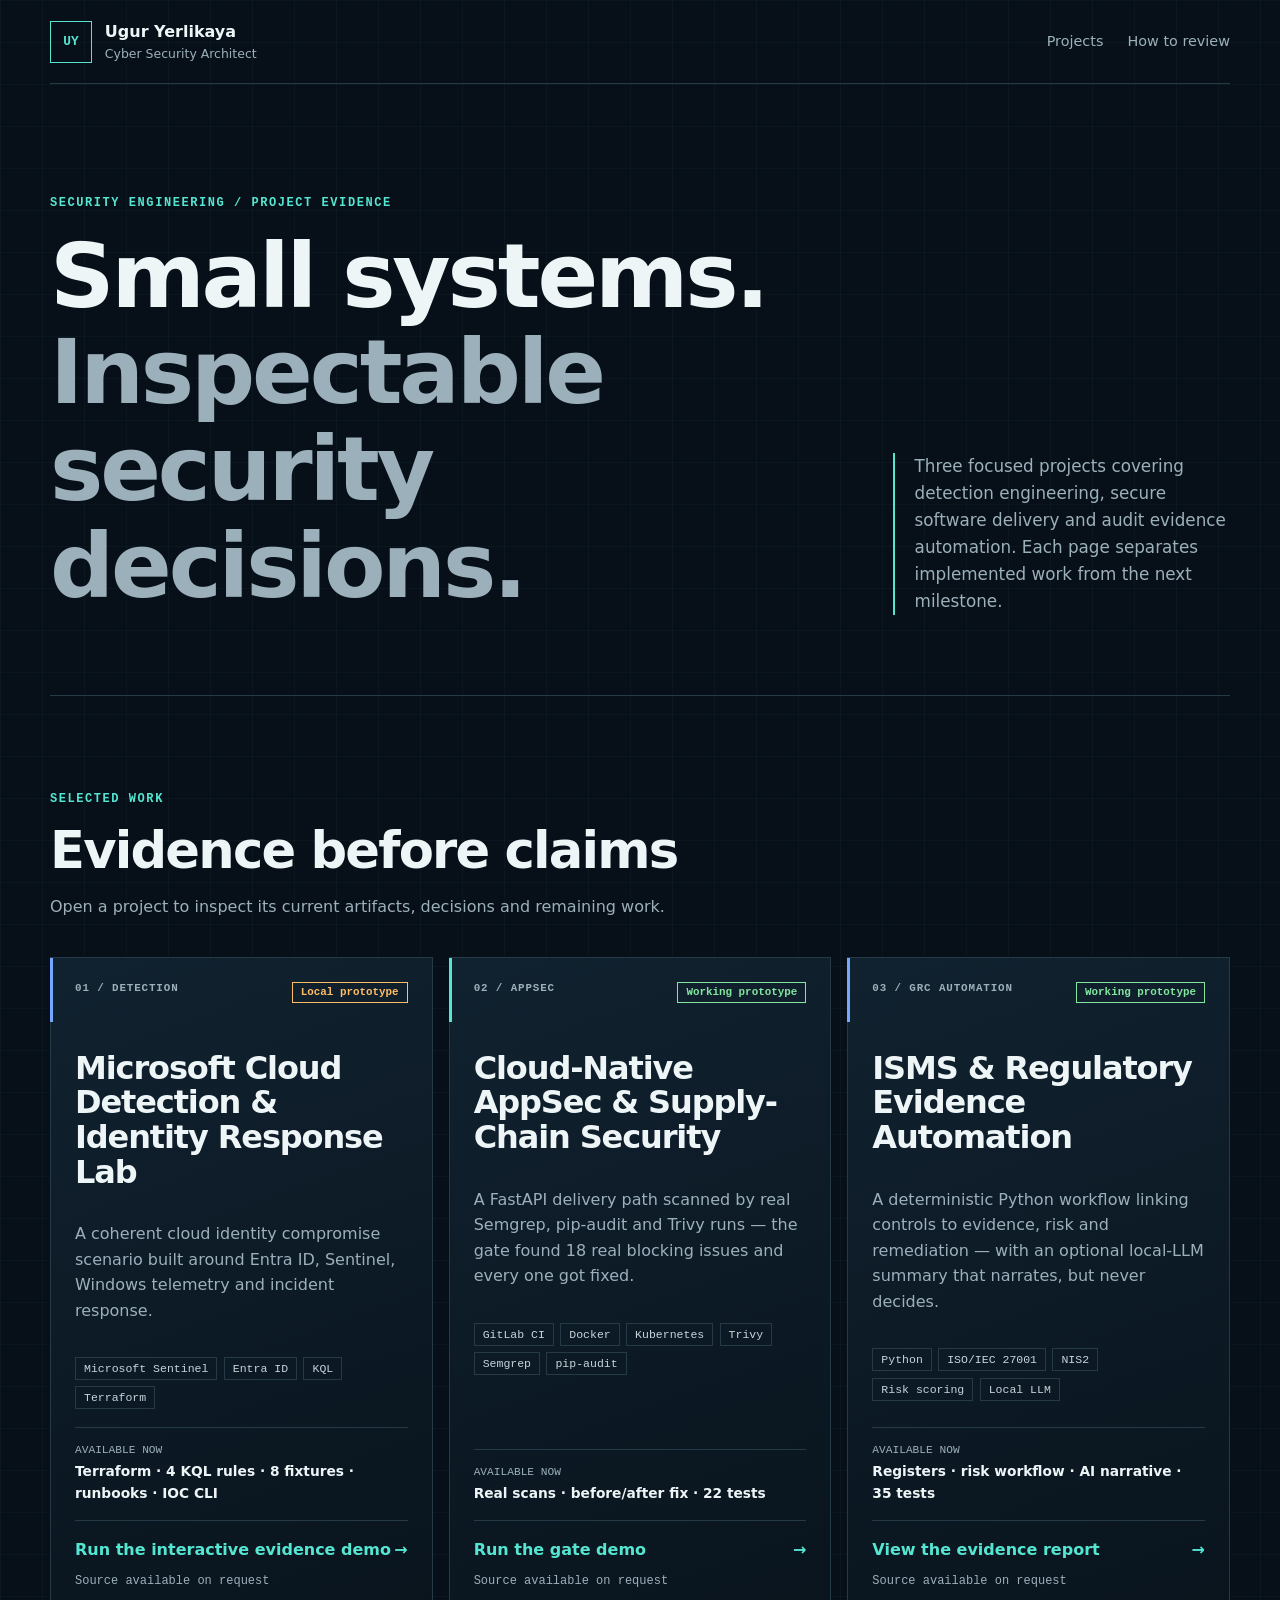
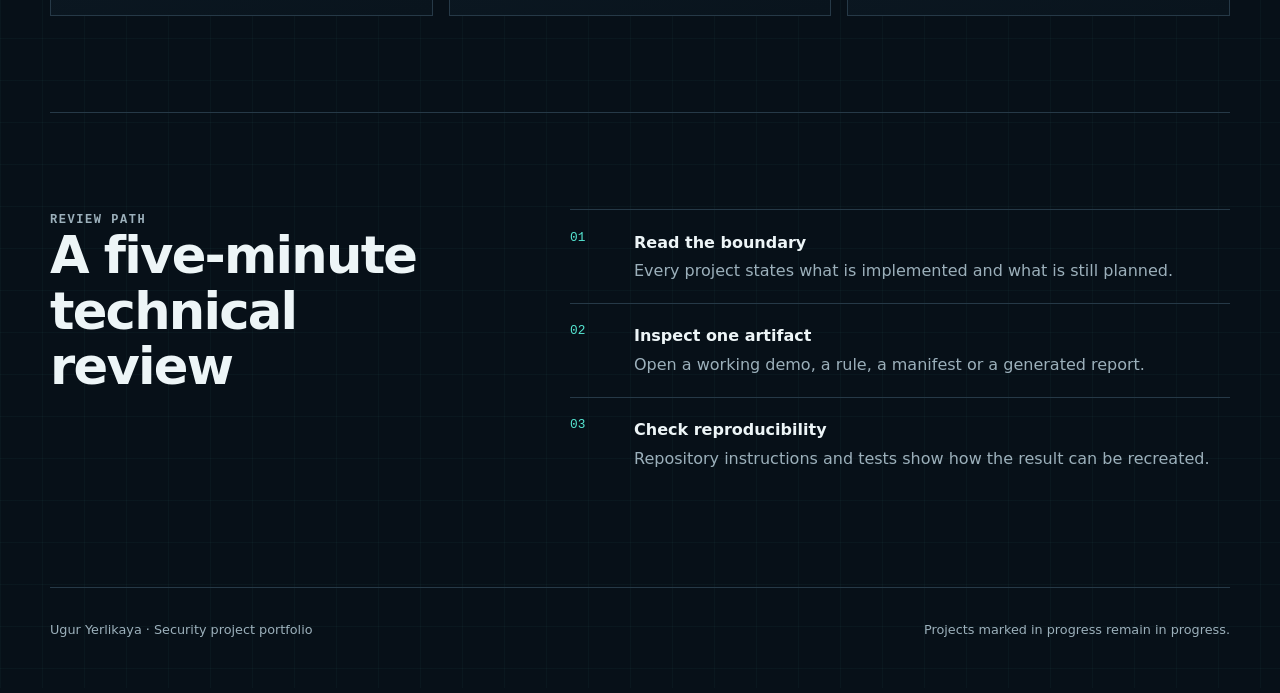
==== commit 080c2e95: "Remove links to now-private source repositories All four project source repos are private; only this" ====
--- a/index.html
+++ b/index.html
@@ -47,7 +47,7 @@
           <div class="evidence-row"><span>Available now</span><strong>Terraform · 4 KQL rules · 8 fixtures · runbooks · IOC CLI</strong></div>
           <div class="card-actions">
             <a class="card-link" href="demos/detection-lab.html">Run the interactive evidence demo <span aria-hidden="true">→</span></a>
-            <a class="repo-link" href="https://github.com/heissonly/microsoft-cloud-detection-identity-lab">Source repository</a>
+            <span class="repo-link">Source available on request</span>
           </div>
         </article>
 
@@ -61,7 +61,7 @@
           <div class="evidence-row"><span>Available now</span><strong>Real scans · before/after fix · 22 tests</strong></div>
           <div class="card-actions">
             <a class="card-link" href="demos/appsec-gate.html">Run the gate demo <span aria-hidden="true">→</span></a>
-            <a class="repo-link" href="https://github.com/heissonly/cloud-native-appsec-supply-chain">Source repository</a>
+            <span class="repo-link">Source available on request</span>
           </div>
         </article>
 
